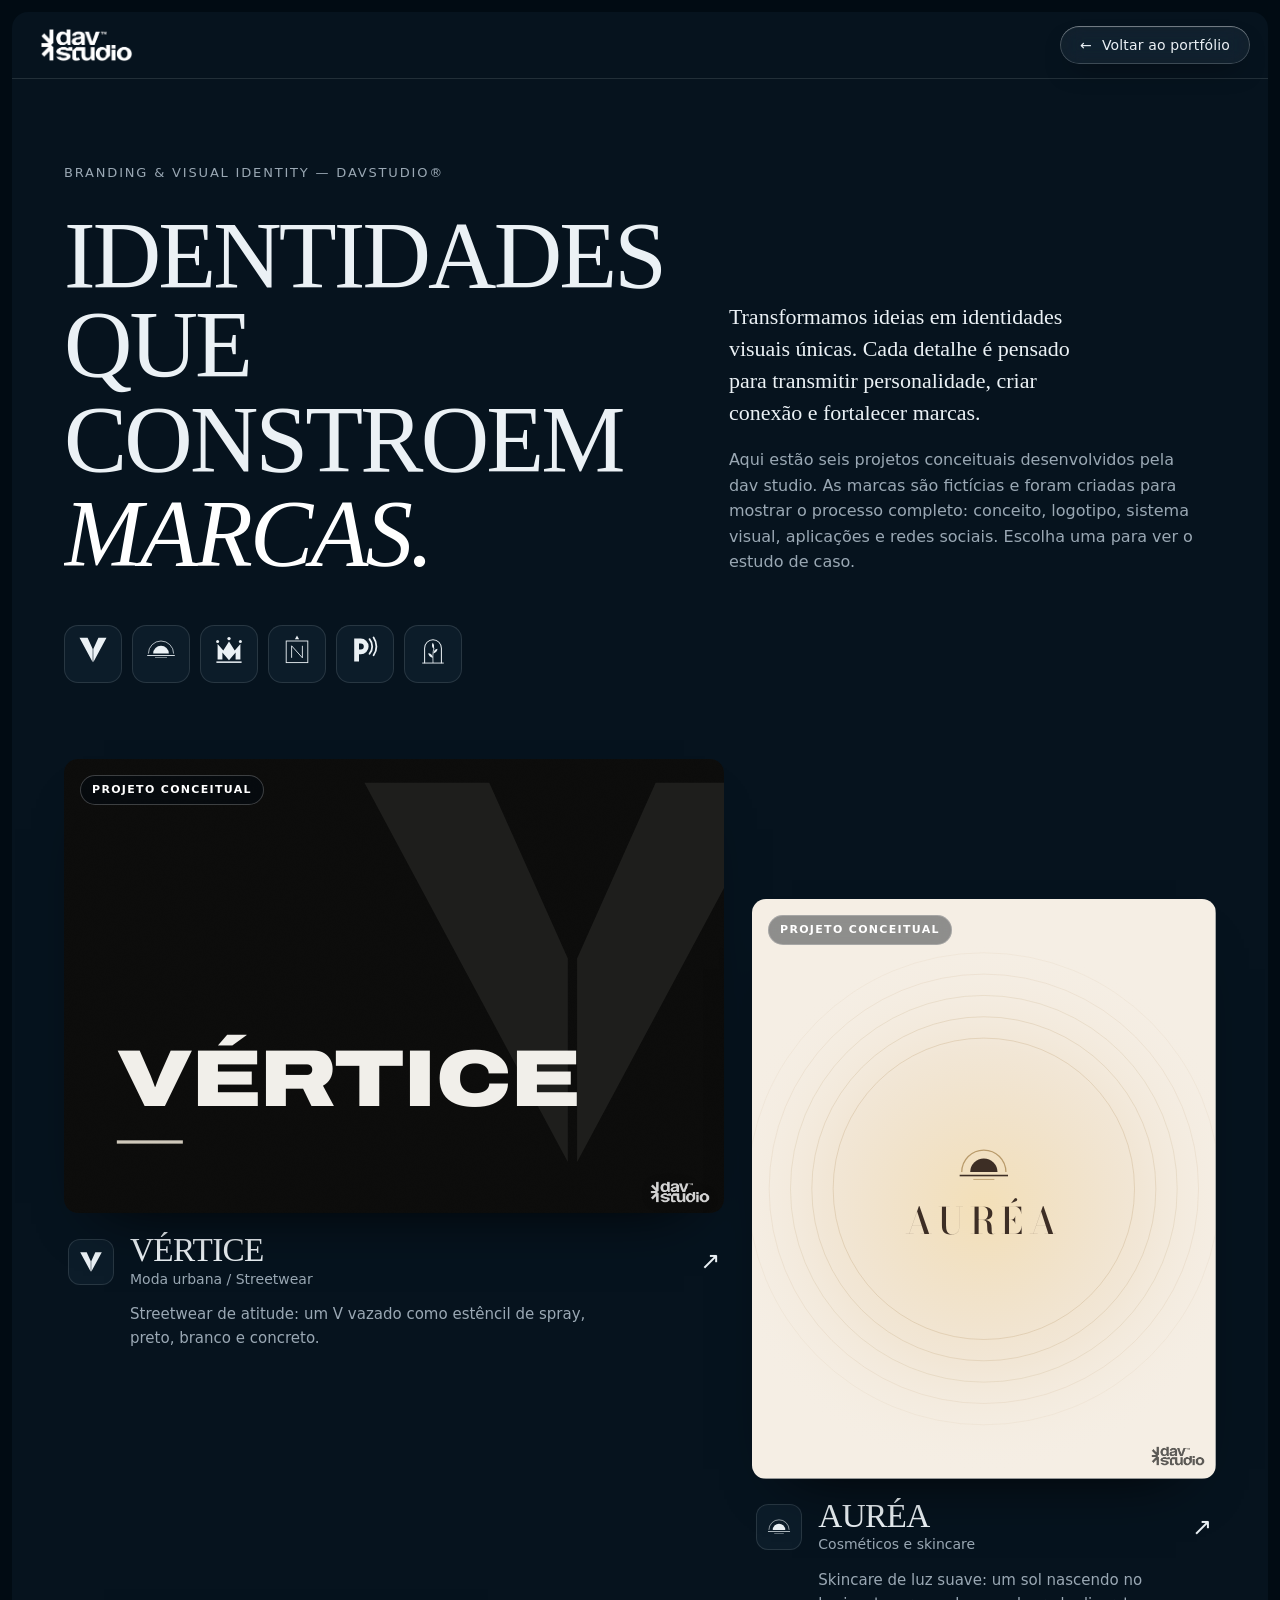
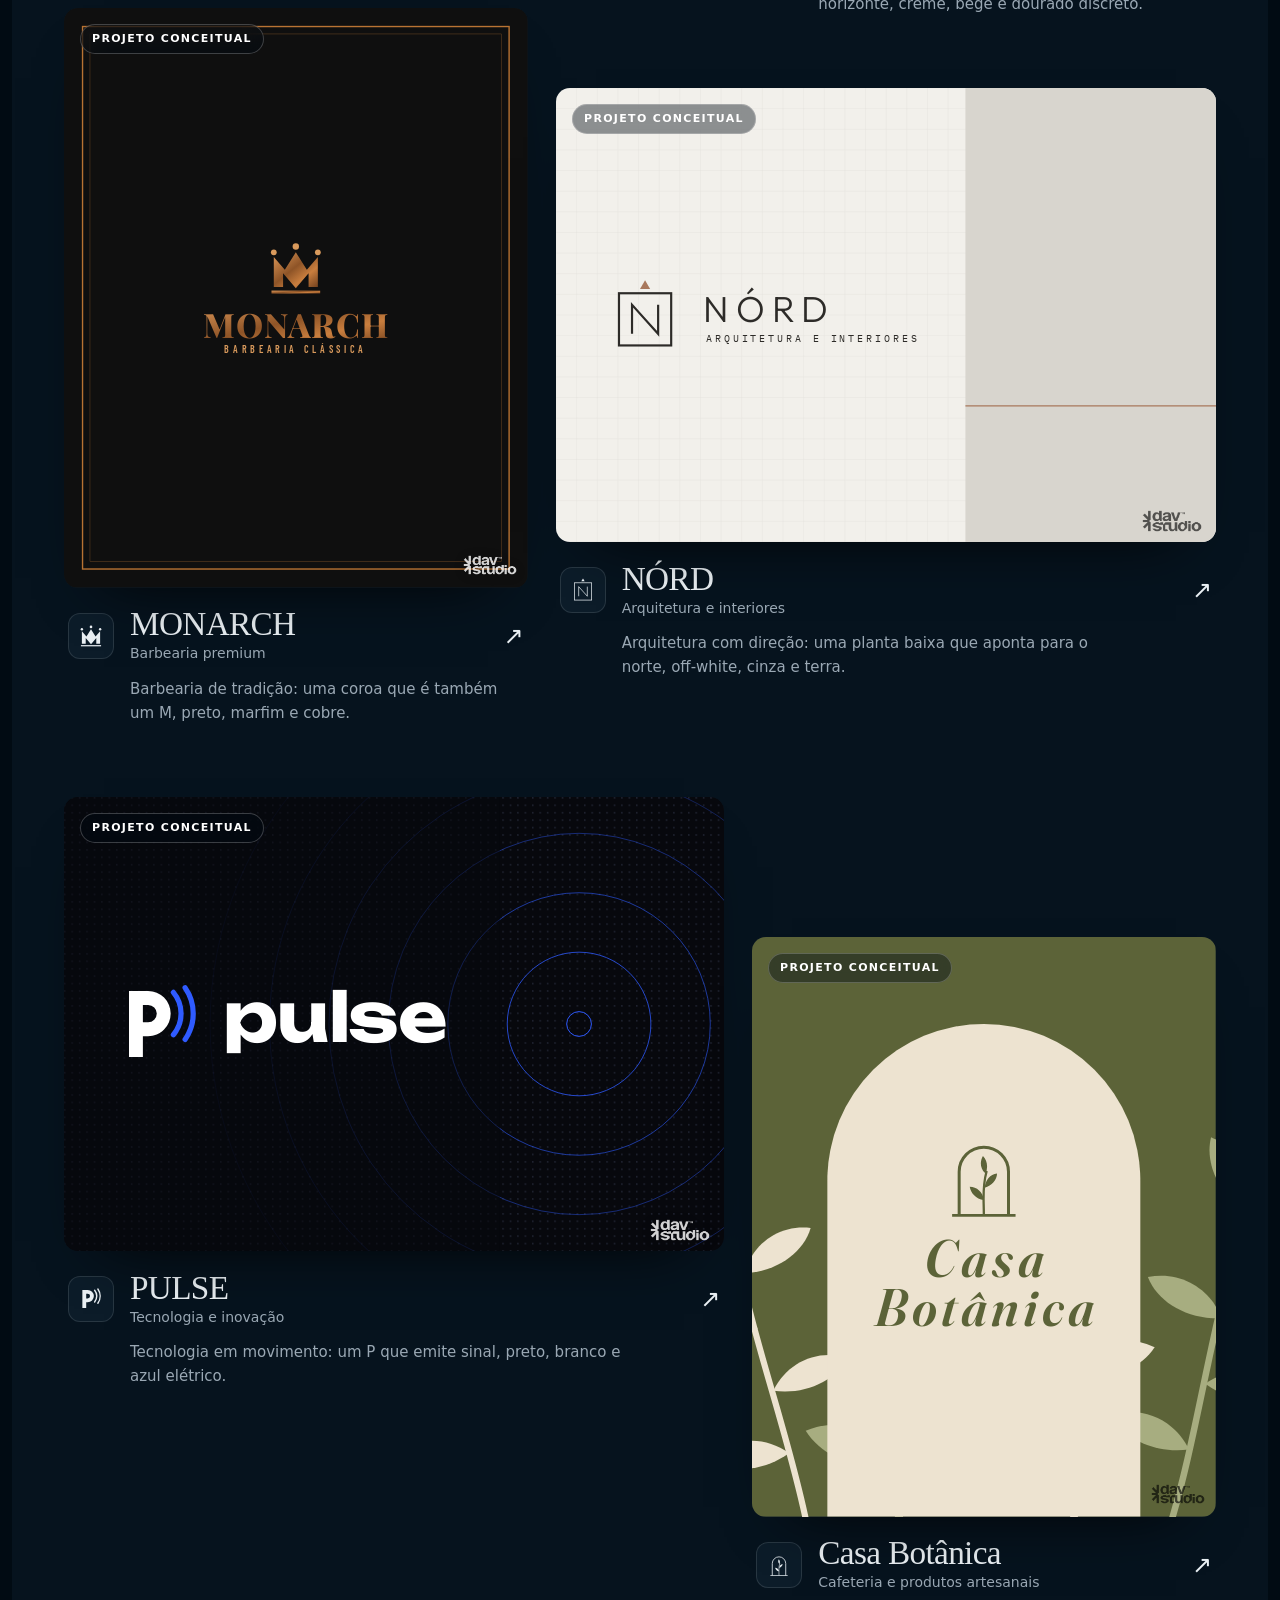
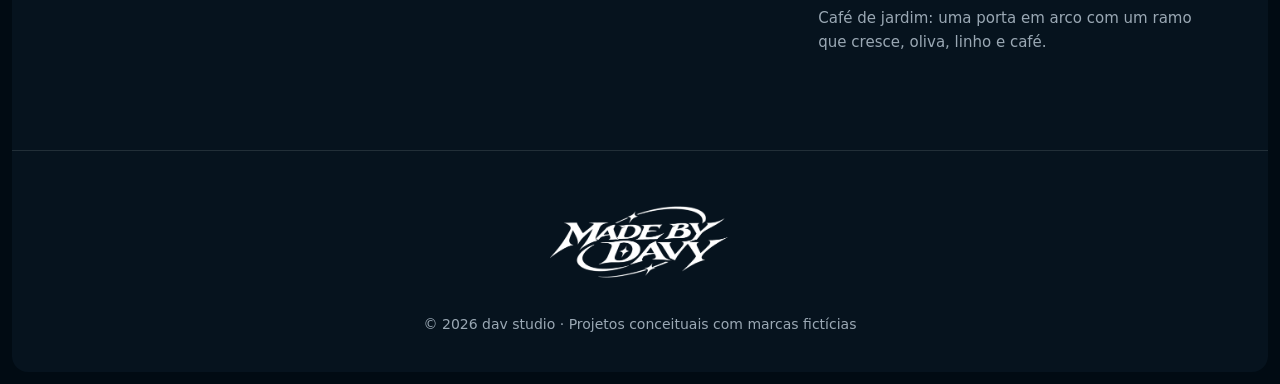
==== identidade-visual.html @ bc961531 "Seção de identidade visual, SEO, Google Analytics e Search Console Co-Authored-By: Claude Opus 5.5 <" ====
<!DOCTYPE html>
<html lang="pt-BR"><head><meta charset="utf-8"><meta name="viewport" content="width=device-width,initial-scale=1,viewport-fit=cover">
<script async src="https://www.googletagmanager.com/gtag/js?id=G-4ET2LEHL5F"></script>
<script>
window.dataLayer = window.dataLayer || [];
function gtag(){dataLayer.push(arguments);}
gtag('js', new Date());
gtag('config', 'G-4ET2LEHL5F');
</script>
<title>Identidade visual · dav studio</title>
<meta name="description" content="Seis identidades visuais conceituais criadas pela dav studio: conceito, logotipo, sistema visual, aplicações e redes sociais.">
<meta name="robots" content="index,follow,max-image-preview:large">
<link rel="canonical" href="https://davstudiio.vercel.app/identidade-visual.html">
<meta name="theme-color" content="#010b13">
<meta property="og:type" content="website">
<meta property="og:locale" content="pt_BR">
<meta property="og:site_name" content="dav studio">
<meta property="og:url" content="https://davstudiio.vercel.app/identidade-visual.html">
<meta property="og:title" content="Identidades que constroem marcas · dav studio">
<meta property="og:description" content="Seis projetos conceituais de branding e identidade visual.">
<meta property="og:image" content="https://davstudiio.vercel.app/assets/davy.jpg">
<meta property="og:image:width" content="1000">
<meta property="og:image:height" content="1333">
<meta property="og:image:alt" content="Foto do Davy, da dav studio">
<meta name="twitter:card" content="summary">
<link rel="icon" type="image/png" href="assets/favicon.png">
<link rel="apple-touch-icon" href="assets/apple-touch-icon.png">
<link rel="preconnect" href="https://fonts.googleapis.com"><link rel="preconnect" href="https://fonts.gstatic.com" crossorigin>
<link href="https://api.fontshare.com/v2/css?f[]=zodiak@400,401,500,700&f[]=general-sans@400,500,600&display=swap" rel="stylesheet">
<!-- fontes das seis marcas conceituais -->
<link href="https://fonts.googleapis.com/css2?family=Archivo:wdth,wght@125,900&family=Space+Mono:wght@400;700&family=Bodoni+Moda:wght@500&family=Jost:wght@300;400&family=Playfair+Display:wght@400;800&family=Barlow+Condensed:wght@500;600&family=Outfit:wght@300;400&family=IBM+Plex+Mono&family=Unbounded:wght@400;700&family=JetBrains+Mono&family=Fraunces:ital,wght@0,400;0,600;1,600&family=Karla:wght@400;700&display=swap" rel="stylesheet">
<link rel="stylesheet" href="identidade/estilo.css">
</head><body>
<!-- luz, sombra e textura compartilhadas pelos mockups -->
<svg class="defs" aria-hidden="true" focusable="false"><defs>
  <filter id="f-sombra" x="-30%" y="-30%" width="160%" height="160%"><feGaussianBlur stdDeviation="12"/></filter>
  <filter id="f-sombra-m" x="-30%" y="-30%" width="160%" height="160%"><feGaussianBlur stdDeviation="7"/></filter>
  <filter id="f-sombra-p" x="-30%" y="-30%" width="160%" height="160%"><feGaussianBlur stdDeviation="3"/></filter>
  <filter id="f-sombra-g" x="-30%" y="-30%" width="160%" height="160%"><feGaussianBlur stdDeviation="22"/></filter>
  <filter id="f-ruido" x="0" y="0" width="100%" height="100%"><feTurbulence type="fractalNoise" baseFrequency=".9" numOctaves="2" stitchTiles="stitch"/><feColorMatrix values="0 0 0 0 0  0 0 0 0 0  0 0 0 0 0  0 0 0 .22 0"/></filter>
  <filter id="f-ruido-g" x="0" y="0" width="100%" height="100%"><feTurbulence type="fractalNoise" baseFrequency=".45" numOctaves="4" stitchTiles="stitch"/><feColorMatrix values="0 0 0 0 0  0 0 0 0 0  0 0 0 0 0  0 0 0 .5 -.05"/></filter>
  <filter id="f-escovado" x="0" y="0" width="100%" height="100%"><feTurbulence type="fractalNoise" baseFrequency=".002 .7" numOctaves="2"/><feColorMatrix values="0 0 0 0 0  0 0 0 0 0  0 0 0 0 0  0 0 0 .7 0"/></filter>
  <linearGradient id="g-luz-v" x1="0" y1="0" x2="0" y2="1"><stop offset="0" stop-color="#fff" stop-opacity=".2"/><stop offset=".45" stop-color="#fff" stop-opacity="0"/><stop offset="1" stop-color="#000" stop-opacity=".22"/></linearGradient>
  <linearGradient id="g-luz-h" x1="0" y1="0" x2="1" y2="0"><stop offset="0" stop-color="#fff" stop-opacity=".16"/><stop offset=".5" stop-color="#fff" stop-opacity="0"/><stop offset="1" stop-color="#000" stop-opacity=".2"/></linearGradient>
  <linearGradient id="g-cil" x1="0" y1="0" x2="1" y2="0"><stop offset="0" stop-color="#000" stop-opacity=".35"/><stop offset=".22" stop-color="#fff" stop-opacity=".22"/><stop offset=".4" stop-color="#fff" stop-opacity="0"/><stop offset=".75" stop-color="#000" stop-opacity=".08"/><stop offset="1" stop-color="#000" stop-opacity=".42"/></linearGradient>
  <radialGradient id="g-chao"><stop offset="0" stop-color="#000" stop-opacity=".7"/><stop offset="1" stop-color="#000" stop-opacity="0"/></radialGradient>
  <radialGradient id="g-cena" cx=".32" cy=".22" r="1"><stop offset="0" stop-color="#fff" stop-opacity=".16"/><stop offset=".55" stop-color="#fff" stop-opacity="0"/><stop offset="1" stop-color="#000" stop-opacity=".32"/></radialGradient>
  <radialGradient id="g-halo"><stop offset="0" stop-color="#F3DDB0" stop-opacity=".85"/><stop offset=".6" stop-color="#EAD5B5" stop-opacity=".3"/><stop offset="1" stop-color="#F5EEE4" stop-opacity="0"/></radialGradient>
  <linearGradient id="g-ouro" x1="0" y1="0" x2="1" y2="1"><stop offset="0" stop-color="#E2CC9C"/><stop offset=".45" stop-color="#A9875A"/><stop offset=".7" stop-color="#D4B984"/><stop offset="1" stop-color="#94754A"/></linearGradient>
  <linearGradient id="g-cobre" x1="0" y1="0" x2="1" y2="1"><stop offset="0" stop-color="#E09A5A"/><stop offset=".45" stop-color="#8E5427"/><stop offset=".7" stop-color="#C97E3E"/><stop offset="1" stop-color="#6E3E1C"/></linearGradient>
  <linearGradient id="g-latao" x1="0" y1="0" x2="1" y2="1"><stop offset="0" stop-color="#DCC79E"/><stop offset=".5" stop-color="#AE925F"/><stop offset=".75" stop-color="#CDB68A"/><stop offset="1" stop-color="#8F7449"/></linearGradient>
  <linearGradient id="g-aluminio" x1="0" y1="0" x2="0" y2="1"><stop offset="0" stop-color="#E6E8EC"/><stop offset=".6" stop-color="#C3C6CC"/><stop offset="1" stop-color="#9DA0A6"/></linearGradient>
  <linearGradient id="g-vitrine" x1="0" y1="0" x2="0" y2="1"><stop offset="0" stop-color="#3b2a1a"/><stop offset=".6" stop-color="#7a4d26" stop-opacity=".55"/><stop offset="1" stop-color="#140f0b"/></linearGradient>
  <linearGradient id="g-vitrine-q" x1="0" y1="0" x2="0" y2="1"><stop offset="0" stop-color="#f2c98a" stop-opacity=".35"/><stop offset="1" stop-color="#2b2a22" stop-opacity="0"/></linearGradient>
  <linearGradient id="g-reflexo" x1="0" y1="0" x2="1" y2="1"><stop offset=".2" stop-color="#fff" stop-opacity="0"/><stop offset=".3" stop-color="#fff" stop-opacity=".14"/><stop offset=".42" stop-color="#fff" stop-opacity="0"/><stop offset=".5" stop-color="#fff" stop-opacity=".07"/><stop offset=".56" stop-color="#fff" stop-opacity="0"/></linearGradient>
</defs></svg>

<div class="moldura">
  <div class="cartao">
    <header class="topo"><a class="topo__marca" href="index.html" aria-label="dav studio, voltar ao início do portfólio"><img src="assets/logo-davstudio.png" alt="dav studio" width="777" height="284"></a>
      <a class="botao botao--linha botao--p" href="index.html#projetos"><span class="seta seta--esq">←</span> Voltar ao portfólio</a></header>
    <main id="app" aria-live="polite"><p class="carregando-iv">Carregando as identidades…</p></main>
    <footer class="rodape">
      <a href="https://www.instagram.com/davstudiio/" target="_blank" rel="noopener noreferrer" class="davy-plate" aria-label="Made by Davy, abre o Instagram @davstudiio"><img src="assets/made-by-davy.png" alt="Made by Davy" width="1928" height="815" loading="lazy" class="davy-plate-img"></a>
      <p>© 2026 dav studio · Projetos conceituais com marcas fictícias</p>
    </footer>
  </div>
</div>

<script src="identidade/marcas.js"></script>
<script src="identidade/mockups.js"></script>
<script src="identidade/fotos.js"></script>
<script src="identidade/app.js"></script>
</body></html>
---- identidade/estilo.css ----
/* Identidade visual: mesma base do portfólio (cores, fontes, botões de vidro).
   Dentro de cada caso, as variáveis --c-* trocam para a direção de arte da marca. */
:root{
  --fundo:#010b13;--cartao:#06131e;--cartao-2:#0c1c29;--linha:rgb(235 241 245/.12);
  --osso:#ebf1f5;--suave:#9aa8b4;--mech-luz:#ffffff;--tinta:#010b13;
  --titulo:Zodiak,Georgia,serif;--texto:'General Sans',system-ui,sans-serif;--saida:cubic-bezier(.16,1,.3,1);--mola:cubic-bezier(.34,1.4,.64,1)
}
*{box-sizing:border-box;margin:0}
html{scroll-behavior:smooth;-webkit-text-size-adjust:100%}
body{background:var(--fundo);color:var(--osso);font-family:var(--texto);font-size:16px;line-height:1.6;overflow-x:clip}
::selection{background:#fff;color:var(--tinta)}
a{color:inherit}
:focus-visible{outline:2px solid var(--mech-luz);outline-offset:4px}
.sr{position:absolute;width:1px;height:1px;overflow:hidden;clip-path:inset(50%);white-space:nowrap}
.defs{position:absolute;width:0;height:0;overflow:hidden}

.moldura{padding:12px}
.cartao{background:var(--cartao);border-radius:16px;overflow:clip;position:relative}
.topo{display:flex;justify-content:space-between;align-items:center;gap:16px;padding:14px 18px 14px 28px;border-bottom:1px solid var(--linha)}
.topo__marca{display:block;line-height:0}.topo__marca img{height:34px;width:auto}
.carregando-iv{padding:120px 52px;color:var(--suave)}

/* ---------- botões de vidro (iguais aos do portfólio) ---------- */
.botao{position:relative;overflow:hidden;display:inline-flex;align-items:center;gap:10px;padding:15px 26px;font:500 15px var(--texto);letter-spacing:.01em;text-decoration:none;border-radius:999px;cursor:pointer;border:0;transition:transform .14s,background .25s,color .25s}
.botao--p{padding:11px 20px;font-size:14px}
.botao:active{transform:scale(.96)}
.botao .seta{position:relative;display:inline-block;overflow:hidden;line-height:1;vertical-align:middle}
.botao .seta b{display:block;font-weight:inherit;transition:transform .45s var(--saida);text-shadow:-1.6em 0 0 currentColor}
.botao:hover .seta b,.botao:focus-visible .seta b{transform:translateX(1.6em)}
.botao .seta--esq b{text-shadow:1.6em 0 0 currentColor}
.botao:hover .seta--esq b,.botao:focus-visible .seta--esq b{transform:translateX(-1.6em)}
.botao::before{content:"";position:absolute;inset:0;border-radius:inherit;pointer-events:none;opacity:0;transition:opacity .35s;background:radial-gradient(90px 60px at var(--gx,50%) var(--gy,0%),rgba(255,255,255,.55),rgba(255,255,255,0) 70%);mix-blend-mode:soft-light}
.botao:hover::before{opacity:1}
.botao::after{content:"";position:absolute;inset:0;border-radius:inherit;pointer-events:none;box-shadow:inset 0 1px 1px rgba(255,255,255,.55),inset 0 -1px 2px rgba(1,11,19,.18),inset 0 0 0 1px rgba(255,255,255,.18)}
.onda-agua{position:absolute;width:12px;height:12px;margin:-6px 0 0 -6px;border-radius:50%;pointer-events:none;border:1.5px solid rgba(255,255,255,.7);animation:ondaAgua .7s var(--saida) forwards}
@keyframes ondaAgua{to{transform:scale(18);opacity:0;border-width:.5px}}
.botao--cheio{color:var(--tinta);background:linear-gradient(180deg,rgba(255,255,255,.96),rgba(235,241,245,.78));box-shadow:0 14px 30px -14px rgba(0,0,0,.65)}
.botao--cheio:hover{background:linear-gradient(180deg,#fff,rgba(235,241,245,.9))}
.botao--cheio .onda-agua{border-color:rgba(1,11,19,.35)}
.botao--linha{color:var(--osso);background:rgba(235,241,245,.06);-webkit-backdrop-filter:blur(12px) saturate(1.3);backdrop-filter:blur(12px) saturate(1.3);box-shadow:0 12px 28px -14px rgba(0,0,0,.7)}
.botao--linha::after{box-shadow:inset 0 1px 1px rgba(255,255,255,.3),inset 0 0 0 1px rgba(235,241,245,.2)}
.botao--linha:hover{background:rgba(235,241,245,.12)}

/* ---------- assinatura dav studio sobre as demonstrações ---------- */
.assinatura{position:absolute;right:clamp(10px,2.2%,20px);bottom:clamp(10px,2.2%,18px);z-index:3;width:clamp(54px,9%,96px);height:auto;opacity:.82;pointer-events:none;filter:drop-shadow(0 1px 6px rgb(0 0 0/.35))}
.assinatura--escura{filter:invert(1);opacity:.62}

/* ---------- abertura da seção ---------- */
@keyframes sobe{to{transform:none}}
@keyframes aparece{from{opacity:0;transform:translateY(14px)}to{opacity:1;transform:none}}
.iv-abre{display:grid;grid-template-columns:1.25fr 1fr;gap:28px 56px;padding:84px 52px 64px;align-items:end}
.iv-sobre{grid-column:1/-1;font-size:13px;letter-spacing:.14em;color:var(--suave);opacity:0;animation:aparece .9s var(--saida) .05s forwards}
.iv-titulo{font-family:var(--titulo);font-weight:400;font-size:clamp(46px,7.4vw,118px);line-height:.94;letter-spacing:-.03em}
.iv-titulo .l{display:block;overflow:hidden;padding-bottom:.06em}
.iv-titulo .l>span{display:inline-block;transform:translateY(105%);animation:sobe 1.1s var(--saida) forwards}
.iv-titulo .l:nth-child(2)>span{animation-delay:.1s}.iv-titulo .l:nth-child(3)>span{animation-delay:.2s}
.iv-titulo em{font-style:italic;color:var(--mech-luz)}
.iv-abre__txt{opacity:0;animation:aparece .9s var(--saida) .45s forwards;padding-bottom:10px}
.iv-desc{font-family:var(--titulo);font-size:22px;line-height:1.45;max-width:34ch}
.iv-nota{margin-top:18px;color:var(--suave);max-width:46ch}
.iv-indice{grid-column:1/-1;list-style:none;padding:0;display:flex;flex-wrap:wrap;gap:10px;margin-top:12px;opacity:0;animation:aparece .9s var(--saida) .6s forwards}
.iv-indice a{display:grid;place-items:center;width:58px;height:58px;border-radius:14px;background:var(--cartao-2);box-shadow:inset 0 0 0 1px var(--linha);color:var(--osso);transition:transform .45s var(--mola),background .3s,color .3s}
.iv-indice a:hover,.iv-indice a:focus-visible{transform:translateY(-4px) rotate(-4deg);background:var(--osso);color:var(--tinta)}
.iv-indice svg{width:30px;height:30px}

/* ---------- galeria ---------- */
.iv-galeria{padding:12px 52px 96px}
.iv-grade{list-style:none;padding:0;display:grid;grid-template-columns:repeat(12,1fr);gap:72px 28px}
.iv-card:nth-child(4n+1),.iv-card:nth-child(4n){grid-column:span 7}
.iv-card:nth-child(4n+2),.iv-card:nth-child(4n+3){grid-column:span 5}
.iv-card:nth-child(4n+2){margin-top:140px}
.iv-card:nth-child(4n+3){margin-top:-80px}
.iv-card{opacity:0;transform:translateY(40px);transition:opacity 1s var(--saida),transform 1s var(--saida)}
.iv-card.visivel{opacity:1;transform:none}
.iv-card:nth-child(even).visivel{transition-delay:.12s}
.iv-card__link{display:block;text-decoration:none;color:inherit;border-radius:14px}
.iv-card__capa{position:relative;overflow:hidden;border-radius:14px;background:var(--cartao-2);transform:perspective(1200px) rotateX(var(--rx,0deg)) rotateY(var(--ry,0deg));transition:transform .6s var(--saida),box-shadow .6s var(--saida);box-shadow:0 30px 60px -40px #000}
.iv-card--larga .iv-card__capa{aspect-ratio:16/11}
.iv-card--alta .iv-card__capa{aspect-ratio:4/5}
.iv-card__capa>svg{position:absolute;inset:0;width:100%;height:100%;display:block;transition:transform 1.1s var(--saida),opacity .7s ease}
.iv-card__capa>img.iv-card__b{position:absolute;inset:0;width:100%;height:100%;display:block;object-fit:cover;transition:transform 1.1s var(--saida),opacity .7s ease}
.iv-card__b{opacity:0;transform:scale(1.08)}
.iv-card__link:hover .iv-card__a,.iv-card__link:focus-visible .iv-card__a{transform:scale(1.05);opacity:0}
.iv-card__link:hover .iv-card__b,.iv-card__link:focus-visible .iv-card__b{opacity:1;transform:scale(1.02)}
.iv-card__link:hover .iv-card__capa{box-shadow:0 40px 80px -36px #000}
.iv-selo{position:absolute;left:16px;top:16px;z-index:3;padding:6px 12px;border-radius:999px;font-size:11px;font-weight:600;letter-spacing:.12em;color:#fff;background:rgb(1 11 19/.42);-webkit-backdrop-filter:blur(10px);backdrop-filter:blur(10px);box-shadow:inset 0 0 0 1px rgba(255,255,255,.22)}
.iv-card__info{display:grid;grid-template-columns:auto 1fr auto;gap:4px 16px;align-items:center;padding:20px 4px 0}
.iv-card__logo{display:grid;place-items:center;width:46px;height:46px;border-radius:12px;background:var(--cartao-2);box-shadow:inset 0 0 0 1px var(--linha);color:var(--osso);transition:background .35s,color .35s}
.iv-card__logo svg{width:24px;height:24px}
.iv-card__link:hover .iv-card__logo{background:var(--osso);color:var(--tinta)}
.iv-card__nome{font-family:var(--titulo);font-weight:400;font-size:clamp(26px,2.6vw,36px);line-height:1.05;letter-spacing:-.02em}
.iv-card__seg{color:var(--suave);font-size:14px}
.iv-card__seta{font-size:24px;transition:transform .45s var(--saida)}
.iv-card__link:hover .iv-card__seta{transform:translate(5px,-5px)}
.iv-card__desc{grid-column:2/-1;color:var(--suave);max-width:52ch;margin-top:8px;font-size:15px}

/* ---------- caso ---------- */
.caso{--c-fundo:#000;background:var(--c-fundo);color:var(--c-texto)}
.caso[data-tom="claro"] .botao--linha{color:var(--c-texto);background:rgb(0 0 0/.05)}
.caso[data-tom="claro"] .botao--linha::after{box-shadow:inset 0 1px 1px rgba(255,255,255,.6),inset 0 0 0 1px rgb(0 0 0/.14)}
.caso[data-tom="claro"] :focus-visible{outline-color:var(--c-texto)}
.cs-barra{position:sticky;top:0;z-index:20;display:flex;align-items:center;gap:16px;padding:10px 18px;background:color-mix(in srgb,var(--c-fundo) 82%,transparent);-webkit-backdrop-filter:blur(14px);backdrop-filter:blur(14px);border-bottom:1px solid color-mix(in srgb,var(--c-texto) 12%,transparent)}
.cs-barra__nome{flex:1;text-align:center;font-family:var(--c-fp);font-weight:var(--c-peso);font-stretch:var(--c-estica);font-style:var(--c-estilo);font-size:17px}
.cs-barra__nome small{font-family:var(--texto);font-weight:500;font-style:normal;font-stretch:100%;font-size:12px;margin-left:8px;opacity:.6;font-variant-numeric:tabular-nums}
.cs-barra__setas{display:flex;gap:8px}
.cs-seta{display:grid;place-items:center;width:42px;height:42px;border-radius:50%;text-decoration:none;box-shadow:inset 0 0 0 1px color-mix(in srgb,var(--c-texto) 22%,transparent);transition:background .3s,color .3s,transform .4s var(--mola)}
.cs-seta:hover{background:var(--c-texto);color:var(--c-fundo);transform:scale(1.08)}

.cs-capa{position:relative}
.cs-capa__img{position:relative;height:min(78svh,820px);overflow:hidden}
.cs-capa__img svg{position:absolute;inset:0;width:100%;height:100%;animation:capaEntra 1.6s var(--saida) both}
@keyframes capaEntra{from{transform:scale(1.12);filter:blur(6px)}}
.cs-capa__txt{display:flex;flex-wrap:wrap;align-items:baseline;gap:8px 28px;padding:36px 52px 0}
.iv-selo--solto{position:static;color:var(--c-texto);background:transparent;box-shadow:inset 0 0 0 1px color-mix(in srgb,var(--c-texto) 35%,transparent);flex-basis:auto;align-self:center}
.cs-nome{flex-basis:100%;font-family:var(--c-fp);font-weight:var(--c-peso);font-stretch:var(--c-estica);font-style:var(--c-estilo);font-size:clamp(40px,5.6vw,88px);line-height:1.05;letter-spacing:-.02em;outline:0;animation:aparece 1s var(--saida) .25s both}
.cs-seg{font-family:var(--c-fs);color:var(--c-suave);animation:aparece 1s var(--saida) .4s both}

.cs-sec{padding:96px 52px 0}
.cs-cab{display:grid;grid-template-columns:minmax(0,1fr) minmax(0,1.2fr);gap:12px 56px;align-items:end;margin-bottom:36px}
.cs-cab h2{font-family:var(--c-fp);font-weight:var(--c-peso);font-stretch:var(--c-estica);font-style:var(--c-estilo);font-size:clamp(32px,4.2vw,60px);line-height:1.02;letter-spacing:-.015em}
.cs-cab p{font-family:var(--c-fs);color:var(--c-suave);max-width:58ch;font-size:16px}
.cs-conceito{display:grid;grid-template-columns:minmax(0,1fr) minmax(0,1.2fr);gap:56px}
.cs-conceito .cs-cab{display:block}
.cs-lead{font-family:var(--c-fl);font-weight:var(--c-fl-peso);font-size:clamp(19px,1.7vw,24px);line-height:1.55;max-width:48ch}
.cs-tags{list-style:none;padding:0;display:flex;flex-wrap:wrap;gap:8px;margin:28px 0}
.cs-tags li{padding:8px 16px;border-radius:999px;font-family:var(--c-fs);font-size:14px;box-shadow:inset 0 0 0 1px color-mix(in srgb,var(--c-texto) 28%,transparent)}
.cs-ficha{display:grid;grid-template-columns:repeat(4,1fr);border-top:1px solid color-mix(in srgb,var(--c-texto) 16%,transparent);border-bottom:1px solid color-mix(in srgb,var(--c-texto) 16%,transparent)}
.cs-ficha div{padding:14px 12px 14px 0}.cs-ficha div+div{padding-left:14px;border-left:1px solid color-mix(in srgb,var(--c-texto) 16%,transparent)}
.cs-ficha dt{font-size:12px;color:var(--c-suave)}.cs-ficha dd{margin:2px 0 0;font-size:15px;font-weight:500}

/* revelação progressiva: a imagem abre de baixo para cima */
.revela{opacity:0;transform:translateY(24px);transition:opacity .9s var(--saida),transform .9s var(--saida)}
.revela.visivel{opacity:1;transform:none}
.peca.revela{opacity:1;transform:none}
.peca .peca__quadro{clip-path:inset(12% 0 0 0 round 10px);transition:clip-path 1.2s var(--saida)}
.peca .peca__quadro svg{transform:scale(1.1);transition:transform 1.6s var(--saida)}
.peca.visivel .peca__quadro{clip-path:inset(0 0 0 0 round 10px)}
.peca.visivel .peca__quadro svg{transform:none}

.cs-logo{position:relative;border-radius:10px;overflow:hidden;margin-bottom:12px}
.cs-logo svg{display:block;width:100%;height:auto}
.peca{position:relative}
.peca__quadro{position:relative;overflow:hidden;border-radius:10px;line-height:0}
.peca__quadro svg{display:block;width:100%;height:auto}
.peca figcaption,.cs-tile figcaption{font-family:var(--c-fs);font-size:13px;color:var(--c-suave);padding:10px 2px 0}
.peca:hover .peca__quadro svg{transform:scale(1.025)}

.cs-sistema{display:grid;grid-template-columns:repeat(3,1fr);gap:12px}
.cs-tile{position:relative;border-radius:10px;overflow:hidden}
.cs-tile svg{display:block;width:100%;height:auto;aspect-ratio:1000/560}
.cs-tile figcaption{position:absolute;left:14px;bottom:10px;padding:0;color:inherit;opacity:.7}

.cs-paleta{list-style:none;padding:0;display:grid;grid-template-columns:2fr 1.4fr 1.2fr 1fr 1fr;gap:10px}
.cs-cor{background:var(--cor);border-radius:10px;min-height:300px;padding:18px;display:flex;flex-direction:column;box-shadow:inset 0 0 0 1px rgb(0 0 0/.08);transition:transform .5s var(--mola)}
.cs-cor:hover{transform:translateY(-6px)}
.cs-cor:nth-child(2){transition-delay:.06s}.cs-cor:nth-child(3){transition-delay:.12s}.cs-cor:nth-child(4){transition-delay:.18s}.cs-cor:nth-child(5){transition-delay:.24s}
.cs-cor__nome{font-weight:600;font-size:15px}
.cs-cor__hex{font-family:var(--c-fs);font-size:clamp(18px,1.6vw,24px);margin-top:auto}
.cs-cor__dados{font-size:12px;opacity:.75;margin-top:6px;line-height:1.5}
.cs-proporcao{display:flex;height:14px;border-radius:7px;overflow:hidden;margin-top:14px}
.cs-nota{font-size:13px;color:var(--c-suave);margin-top:8px}

.cs-fontes{display:grid;grid-template-columns:1fr 1fr;gap:12px}
.cs-fonte{background:var(--c-sup);border-radius:10px;padding:32px;display:flex;flex-direction:column}
.cs-fonte__papel{font-size:13px;color:var(--c-suave)}
.cs-fonte__aa{font-size:clamp(96px,11vw,170px);line-height:1;margin:18px 0 8px}
.cs-fonte h3{font-family:var(--texto);font-size:22px;font-weight:600}
.cs-fonte__nota{font-size:14px;color:var(--c-suave)}
.cs-fonte__abc{font-size:clamp(16px,1.6vw,22px);line-height:1.5;margin:22px 0;word-break:break-word}
.cs-fonte__uso{margin-top:auto;padding-top:14px;border-top:1px solid color-mix(in srgb,var(--c-texto) 14%,transparent);font-size:14px}

.cs-duo{display:grid;grid-template-columns:1fr 1fr;gap:12px}
/* fotos em duas colunas com a proporção original, sem cortar a marca */
.cs-fotos{display:grid;grid-template-columns:1fr 1fr;gap:0 12px;align-items:start}
.cs-fotos .peca{margin-bottom:24px}
.peca__quadro>img:first-child{display:block;width:100%;height:auto;transition:transform 1.6s var(--saida)}
.peca .peca__quadro>img:first-child{transform:scale(1.1)}
.peca.visivel .peca__quadro>img:first-child{transform:none}
.peca--foto:hover .peca__quadro>img:first-child{transform:scale(1.025)}
.cs-credito{font-size:12px;color:var(--c-suave);margin:-8px 0 0}
.cs-sub{font-family:var(--c-fp);font-weight:var(--c-peso);font-stretch:var(--c-estica);font-style:var(--c-estilo);font-size:clamp(22px,2.2vw,30px);margin:64px 0 20px}
.cs-bento{display:grid;grid-template-columns:1fr 1fr;grid-auto-flow:row dense;gap:28px 12px}
.peca--larga{grid-column:1/-1}
.cs-digital{display:grid;grid-template-columns:15fr 8fr;gap:12px;align-items:start}
.cs-digital .peca--tel:first-child{order:2}
.cs-posts{display:grid;grid-template-columns:repeat(3,1fr);gap:12px;margin-bottom:28px}
.cs-posts:focus-visible{outline-offset:6px}

.cs-fim{margin-top:110px;padding:110px 52px 96px;text-align:center;display:grid;justify-items:center;gap:22px}
.cs-fim__logo svg{width:84px;height:84px}
.cs-fim__frase{font-family:var(--c-fp);font-weight:var(--c-peso);font-stretch:var(--c-estica);font-style:var(--c-estilo);font-size:clamp(38px,6.4vw,96px);line-height:1.04;letter-spacing:-.02em;max-width:16ch}
.cs-fim__nota{max-width:52ch;opacity:.75}
.cs-fim__acoes{display:flex;flex-wrap:wrap;justify-content:center;gap:14px;margin-top:10px}
.caso .cs-fim .botao--linha{color:inherit;background:rgb(127 127 127/.12)}
/* capas: versão larga no desktop, versão em pé no tablet e celular */
.so-alto,.iv-card__capa>.so-alto{display:none}

.cs-proximos{display:grid;grid-template-columns:1fr 1fr;gap:12px;padding:12px;background:var(--cartao)}
.cs-prox{display:block;border-radius:12px;overflow:hidden;text-decoration:none;color:var(--osso);background:var(--cartao-2)}
.cs-prox__capa{position:relative;display:block;aspect-ratio:16/7;overflow:hidden}
.cs-prox__capa svg{position:absolute;inset:0;width:100%;height:100%;display:block;transition:transform 1s var(--saida)}
.cs-prox:hover .cs-prox__capa svg{transform:scale(1.06)}
.cs-prox__txt{display:grid;padding:14px 18px 16px}
.cs-prox__txt small{font-size:12px;opacity:.8}.cs-prox__txt b{font-family:var(--titulo);font-weight:400;font-size:28px;line-height:1.1}.cs-prox__txt span{font-size:13px;opacity:.8}

/* ---------- rodapé ---------- */
.rodape{display:flex;flex-direction:column;align-items:center;gap:10px;padding:32px 24px 36px;border-top:1px solid var(--linha);color:var(--suave);font-size:14px;text-align:center}
@keyframes flutua{0%,100%{transform:translateY(0)}50%{transform:translateY(-8px)}}
.davy-plate{display:block;padding:18px 32px;border-radius:999px;transition:transform .35s var(--saida)}
.davy-plate:hover{transform:translateY(-6px) scale(1.06)}
.davy-plate-img{display:block;width:200px;max-width:58vw;height:auto;animation:flutua 6s ease-in-out infinite}

/* ---------- transições entre páginas (View Transitions) ---------- */
::view-transition-old(root){animation:sai .45s var(--saida) both}
::view-transition-new(root){animation:entra .6s var(--saida) both}
::view-transition-group(*){animation-duration:.7s;animation-timing-function:cubic-bezier(.2,.9,.2,1)}
@keyframes sai{to{opacity:0;transform:translateY(-16px)}}
@keyframes entra{from{opacity:0;transform:translateY(24px)}}

/* ---------- notebook e tablet ---------- */
@media (max-width:1100px){
  .iv-abre{grid-template-columns:1fr;padding:64px 36px 48px}
  .iv-galeria{padding:8px 36px 80px}
  .iv-grade{grid-template-columns:1fr 1fr;gap:56px 20px}
  .iv-card:nth-child(n){grid-column:auto;margin-top:0}
  .iv-card:nth-child(even){margin-top:96px}
  .iv-card:nth-child(odd):not(:first-child){margin-top:-96px}
  .iv-card .iv-card__capa{aspect-ratio:4/5}
  .iv-card__capa .so-largo{display:none}.iv-card__capa .so-alto{display:block}
  .cs-sec{padding:80px 36px 0}.cs-capa__txt{padding:28px 36px 0}.cs-fim{padding:90px 36px 80px}
  .cs-conceito{grid-template-columns:1fr;gap:0}
  .cs-cab{grid-template-columns:1fr}
  .cs-sistema{grid-template-columns:1fr 1fr}
  .cs-paleta{grid-template-columns:repeat(5,1fr)}
  .cs-cor{min-height:240px;padding:14px}
  .cs-ficha{grid-template-columns:1fr 1fr}.cs-ficha div:nth-child(3){padding-left:0;border-left:0}.cs-ficha div:nth-child(n+3){border-top:1px solid color-mix(in srgb,var(--c-texto) 16%,transparent)}
}

/* ---------- celular: experiência própria, não uma redução ---------- */
@media (max-width:760px){
  .moldura{padding:8px}
  .topo{padding:12px 12px 12px 16px}.topo__marca img{height:26px}
  .topo .botao{padding:10px 14px;font-size:13px}
  .iv-abre{padding:44px 20px 32px;gap:20px}
  .iv-titulo{font-size:clamp(40px,12.4vw,64px)}
  .iv-desc{font-size:19px}
  .iv-indice{gap:8px}.iv-indice a{width:calc((100vw - 16px - 40px - 40px)/6);height:auto;aspect-ratio:1;border-radius:12px}
  .iv-galeria{padding:4px 12px 64px}
  .iv-grade{grid-template-columns:1fr;gap:44px}
  .iv-card:nth-child(n){margin-top:0}
  .iv-card__info{padding:16px 6px 0}
  .iv-card__desc{grid-column:1/-1}
  /* no toque não existe hover: a capa alterna sozinha quando o card aparece */
  .iv-card.visivel .iv-card__b{animation:alterna 7s ease-in-out 1.2s infinite}
  @keyframes alterna{0%,40%{opacity:0}50%,90%{opacity:1}100%{opacity:0}}
  .cs-barra{padding:8px 10px;gap:8px}.cs-barra .botao{padding:9px 14px;font-size:13px}.cs-barra__nome{font-size:14px;text-align:left}.cs-barra__nome small{display:block;margin:0}
  .cs-seta{width:38px;height:38px}
  .cs-capa__img{height:62svh}
  .cs-capa__img .so-largo{display:none}.cs-capa__img .so-alto{display:block}
  .cs-capa__txt{padding:22px 20px 0}
  .cs-sec{padding:64px 20px 0}
  .cs-cab{margin-bottom:24px}
  .cs-sistema{grid-template-columns:1fr;gap:8px}
  .cs-tile figcaption{font-size:12px;left:12px;bottom:8px}
  .cs-paleta{grid-template-columns:1fr;gap:6px}
  .cs-cor{min-height:0;flex-direction:row;flex-wrap:wrap;align-items:baseline;gap:0 12px;padding:22px 16px}
  .cs-cor__hex{margin:0 0 0 auto}.cs-cor__dados{flex-basis:100%}
  .cs-fontes,.cs-duo,.cs-bento,.cs-digital{grid-template-columns:1fr}
  .cs-fotos{grid-template-columns:1fr}
  .cs-fonte{padding:24px 20px}
  .cs-ficha dd{font-size:14px}
  /* posts viram um carrossel com encaixe */
  .cs-posts{display:flex;overflow-x:auto;scroll-snap-type:x mandatory;gap:10px;margin:0 -20px 24px;padding:0 20px 6px;scrollbar-width:none}
  .cs-posts::-webkit-scrollbar{display:none}
  .cs-posts .peca{flex:0 0 78%;scroll-snap-align:center}
  .cs-fim{margin-top:80px;padding:72px 20px 64px}
  .cs-fim__acoes{flex-direction:column;align-self:stretch}.cs-fim__acoes .botao{justify-content:center}
  .cs-proximos{grid-template-columns:1fr;padding:8px;gap:8px}
  .cs-prox__capa{aspect-ratio:16/8}
}
@media (hover:none){.peca:hover .peca__quadro svg{transform:none}}
@media (prefers-reduced-motion:reduce){
  *,*::before,*::after{animation:none!important;transition:none!important}
  .iv-titulo .l>span{transform:none}.iv-sobre,.iv-abre__txt,.iv-indice{opacity:1}
  .revela,.iv-card{opacity:1;transform:none}.peca .peca__quadro{clip-path:none}.peca .peca__quadro svg{transform:none}
}
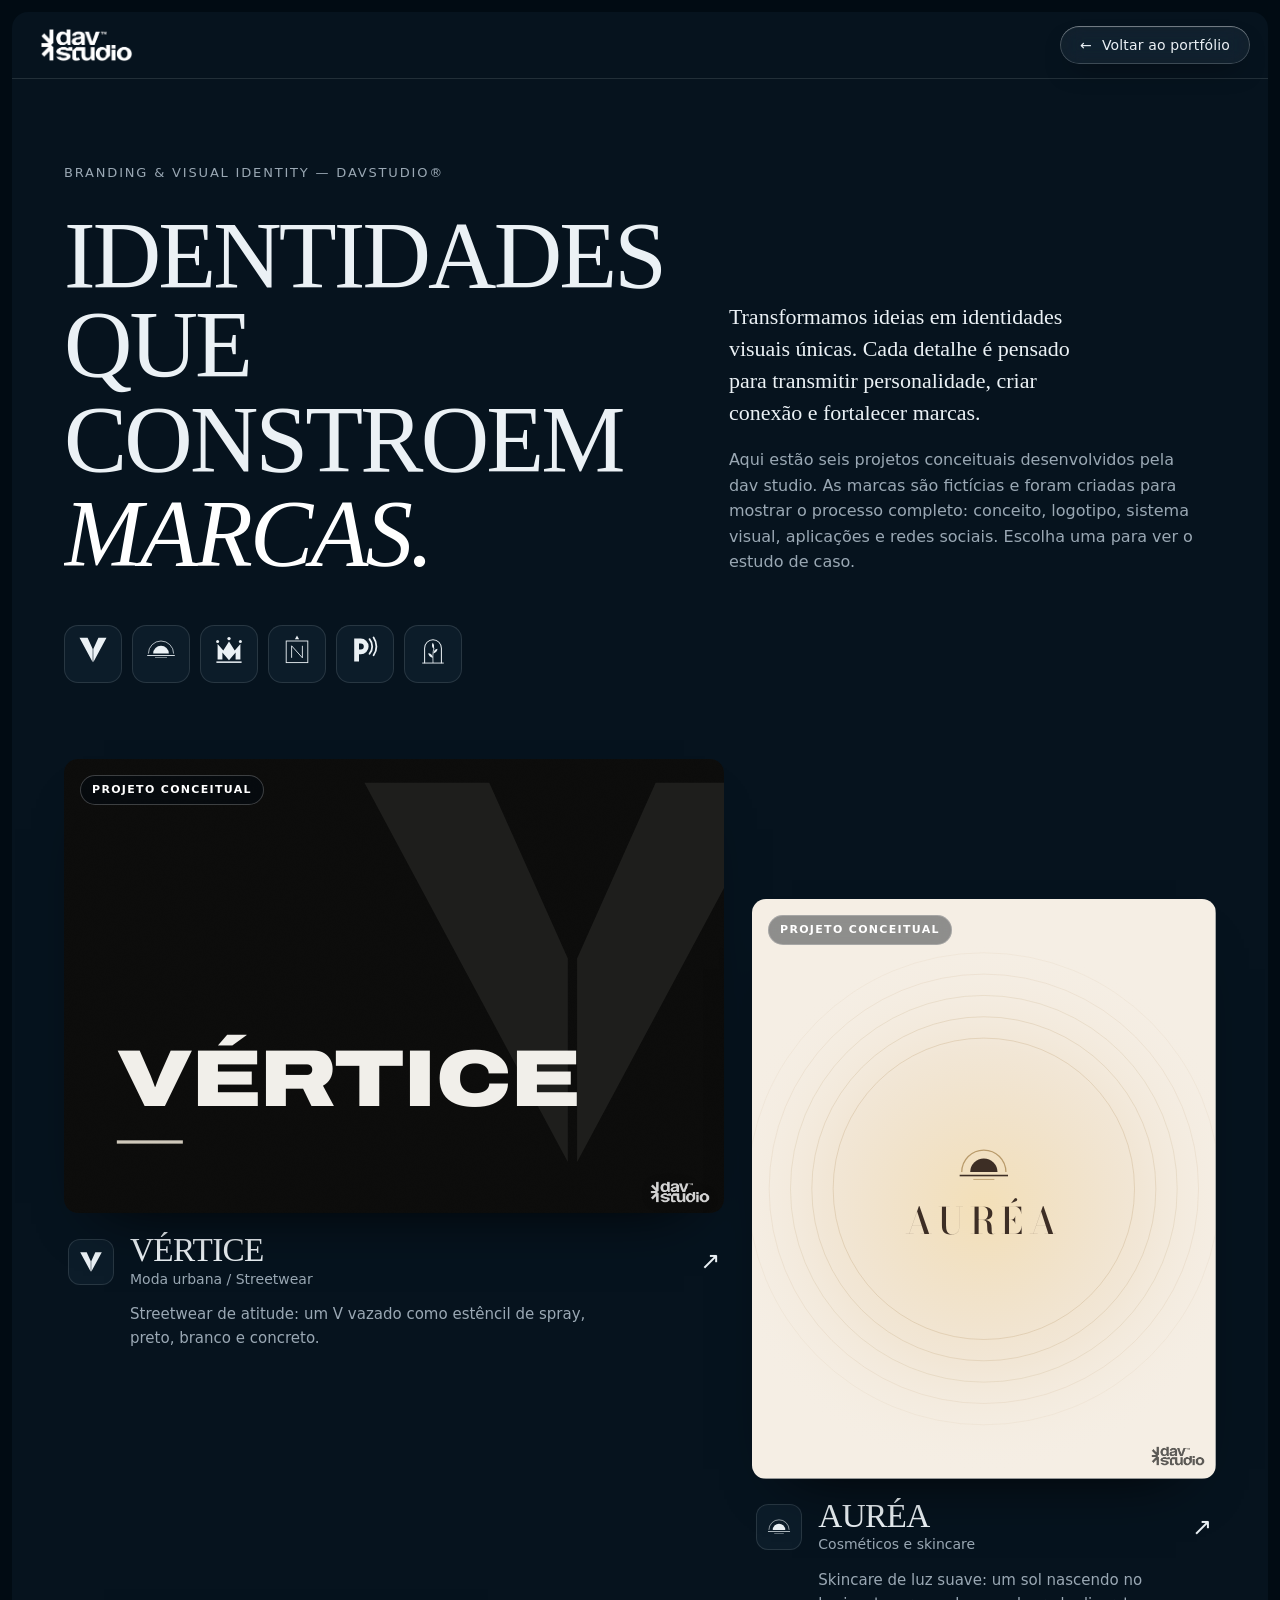
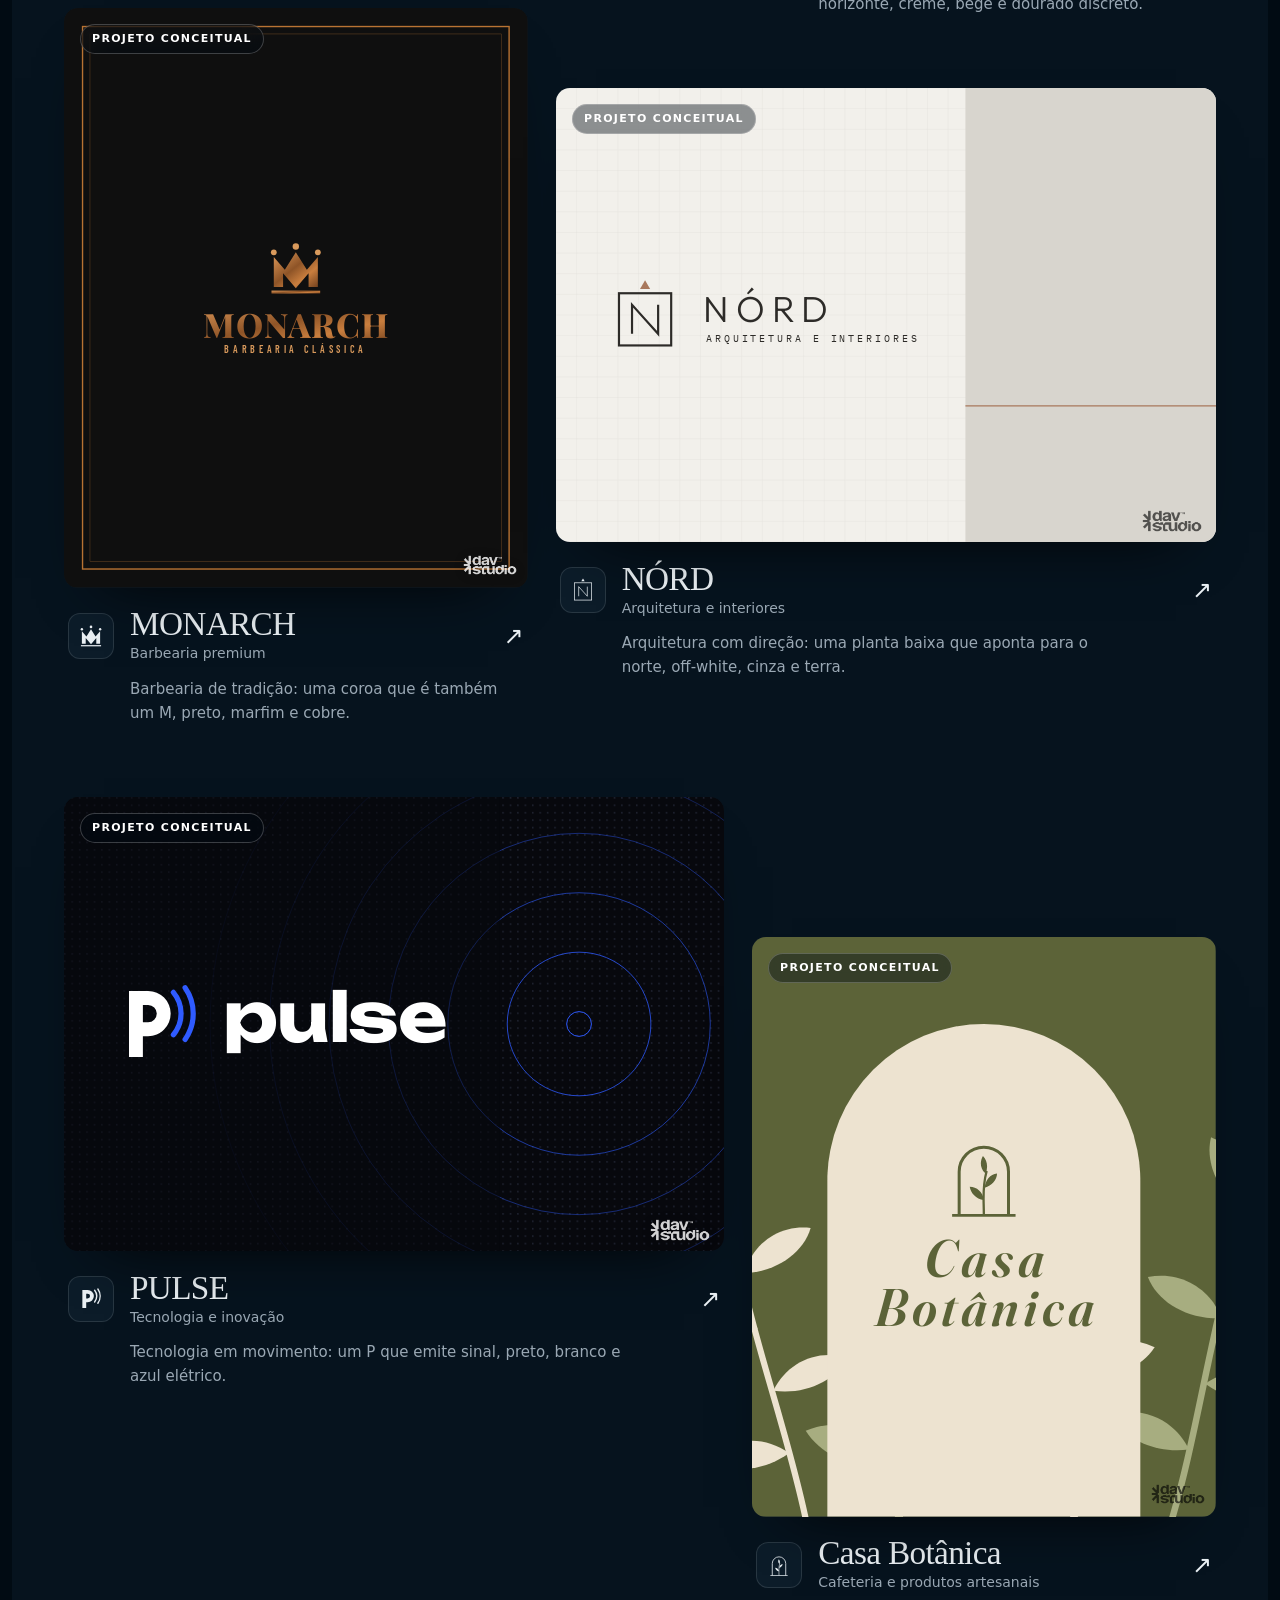
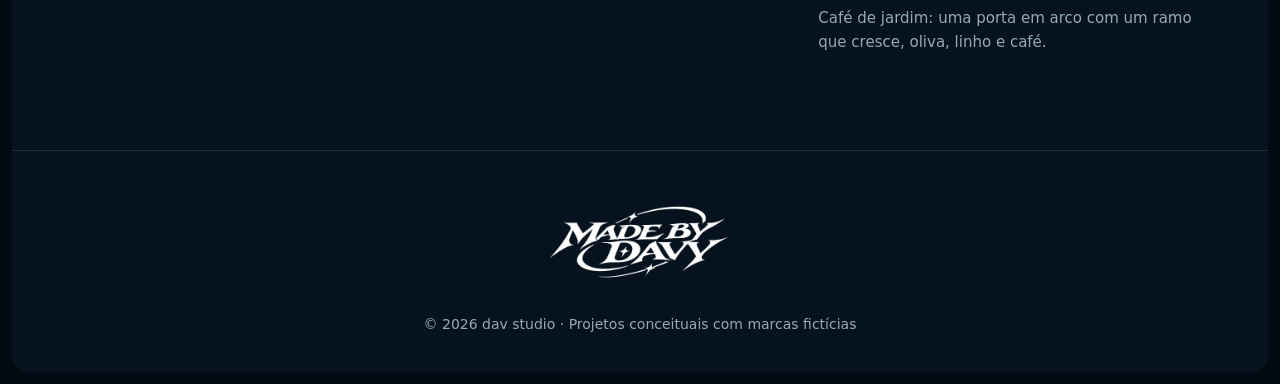
==== commit a32b8337: "Aviso de cookies nas duas páginas Co-Authored-By: Claude Opus 5.5 <noreply@anthropic.com>" ====
--- a/identidade-visual.html
+++ b/identidade-visual.html
@@ -71,4 +71,5 @@
 <script src="identidade/mockups.js"></script>
 <script src="identidade/fotos.js"></script>
 <script src="identidade/app.js"></script>
+<script src="assets/aviso-cookies.js"></script>
 </body></html>
